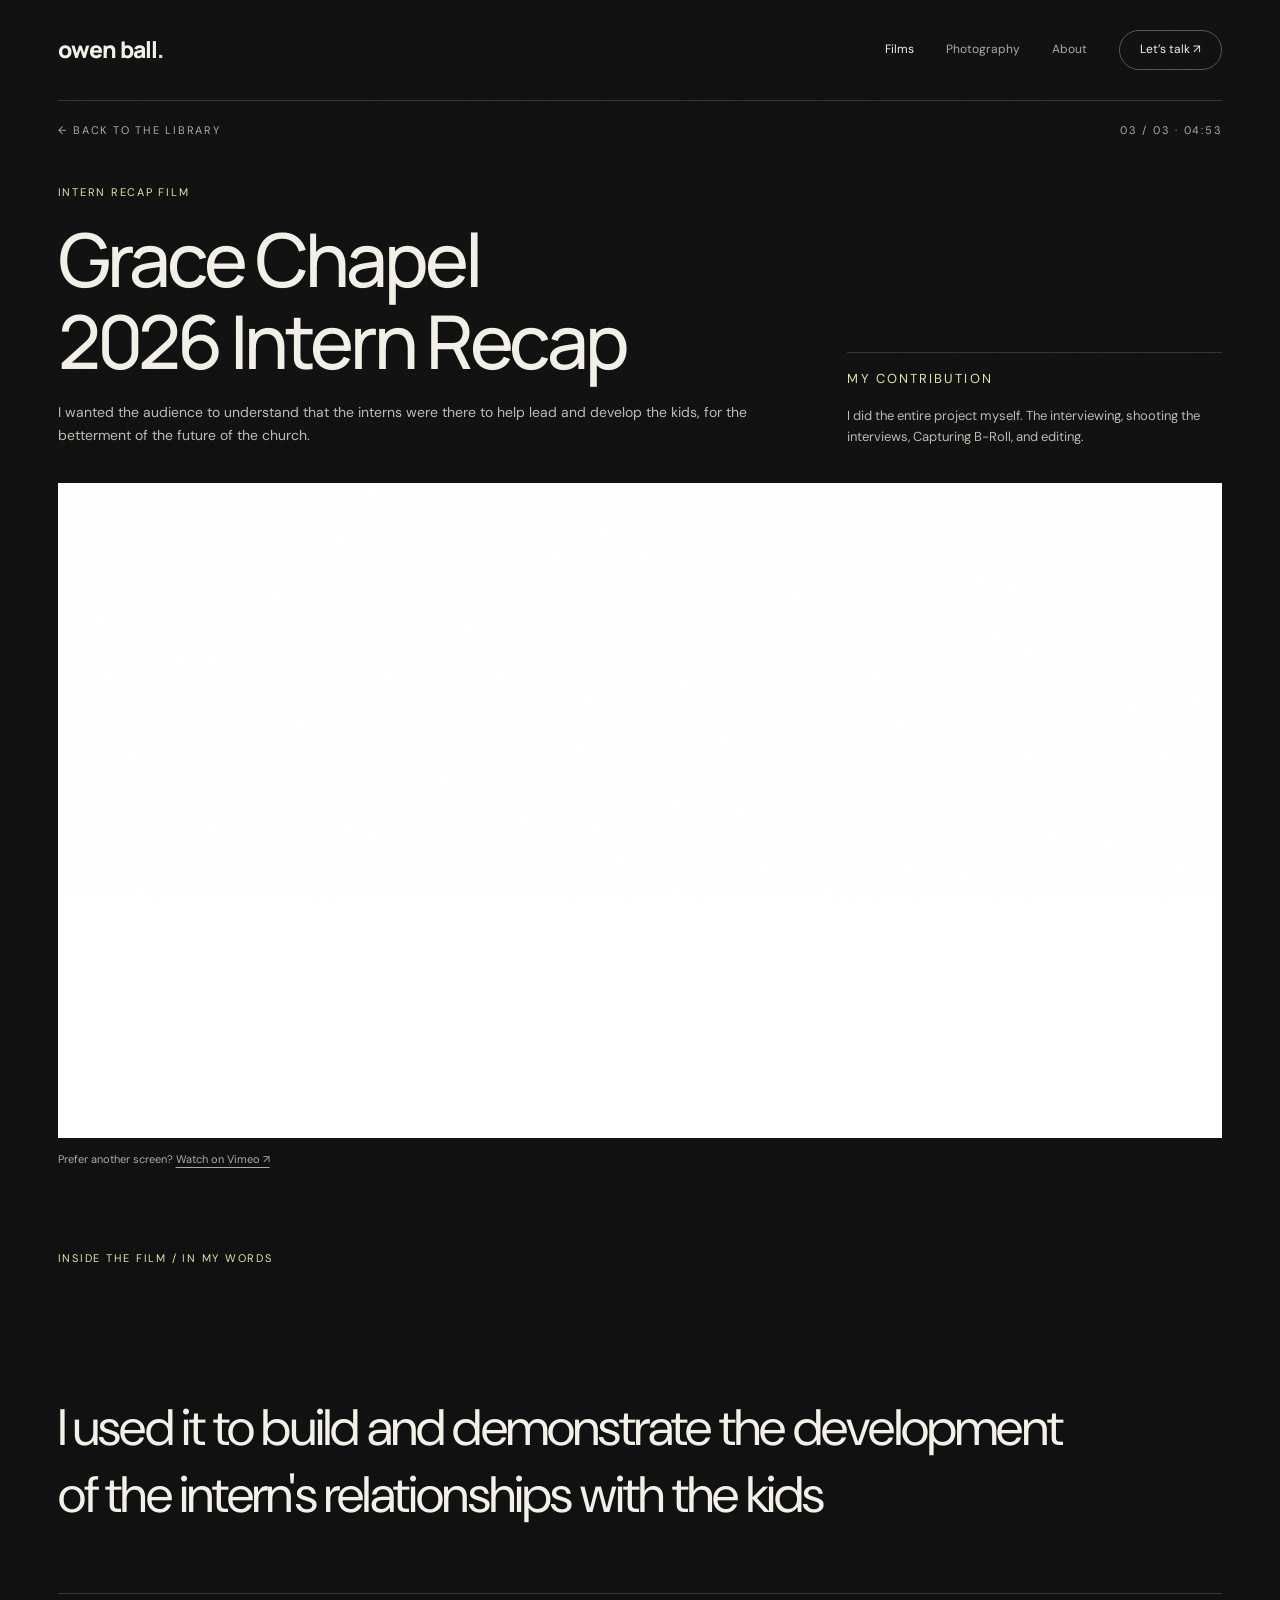
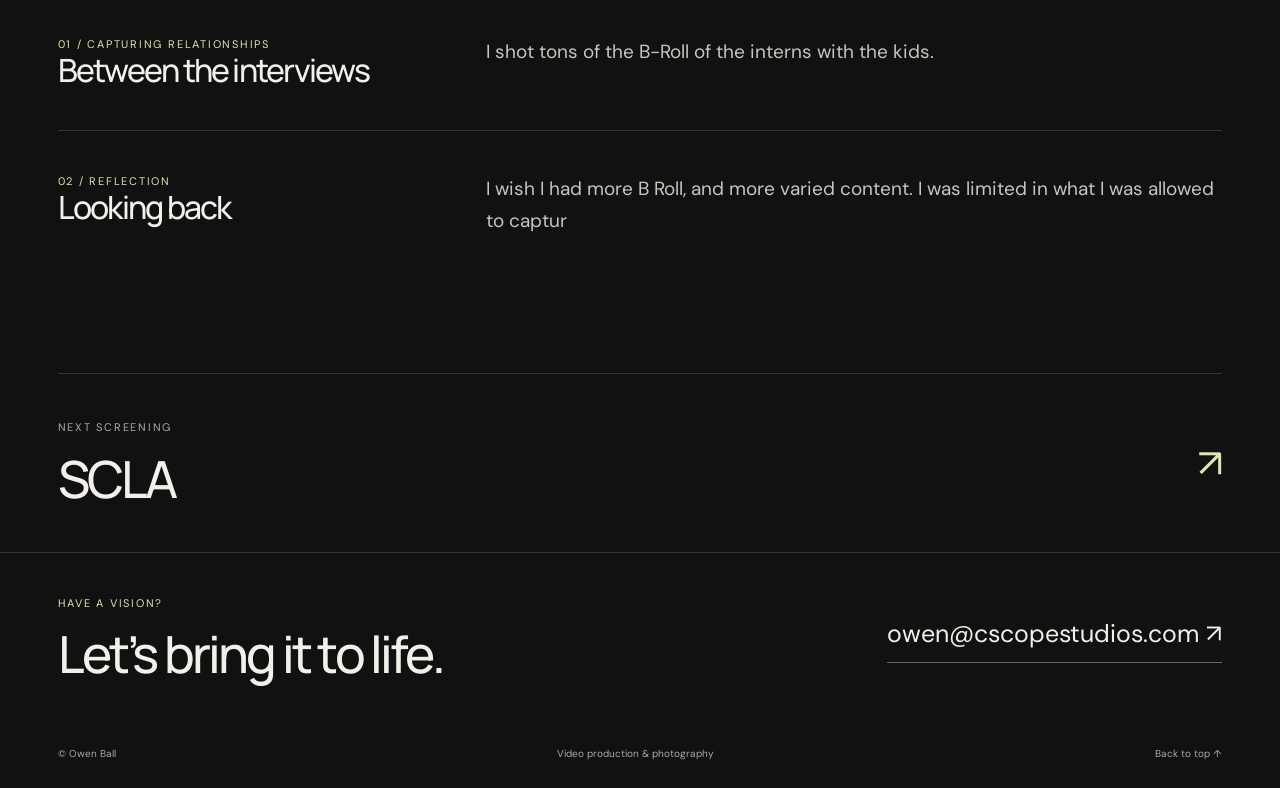
==== grace-chapel.html @ f32d944a "Add files via upload" ====
<!doctype html>
<html lang="en" id="top">
<head>
  <meta charset="utf-8">
  <meta name="viewport" content="width=device-width, initial-scale=1">
  <meta name="theme-color" content="#101110">
  <meta name="description" content="I wanted the audience to understand that the interns were there to help lead and develop the kids, for the betterment of the future of the church.">
  <title>Grace Chapel 2026 Intern Recap Video · Owen Ball</title>
  <link rel="icon" href="assets/favicon.svg" type="image/svg+xml">
  <link rel="preconnect" href="https://fonts.googleapis.com">
  <link rel="preconnect" href="https://fonts.gstatic.com" crossorigin>
  <link rel="stylesheet" href="assets/style.css">
  <script src="assets/site.js" defer></script>
</head>
<body>
<a class="skip" href="#main">Skip to content</a>
  <header class="site-header wrap">
    <a class="wordmark" href="index.html" aria-label="Owen Ball home">owen ball<span>.</span></a>
    <nav aria-label="Main navigation">
      <a href="index.html" aria-current="page">Films</a>
      <a href="photography.html" >Photography</a>
      <a class="about-nav" href="index.html#about">About</a>
      <a class="contact-link" href="mailto:owen@cscopestudios.com">Let’s talk <span aria-hidden="true">↗</span></a>
    </nav>
  </header>
<main id="main" class="wrap"><div class="page-topline"><a href="index.html" class="eyebrow muted">← Back to the library</a><span class="eyebrow muted">03 / 03 · 04:53</span></div>
 <div class="project-heading"><div><p class="eyebrow accent">Intern recap film</p><h1>Grace Chapel<br>2026 Intern Recap</h1><p class="project-purpose">I wanted the audience to understand that the interns were there to help lead and develop the kids, for the betterment of the future of the church.</p></div><aside class="project-credits"><p class="eyebrow">My contribution</p><p>I did the entire project myself. The interviewing, shooting the interviews, Capturing B-Roll, and editing.</p></aside></div><div class="project-video"><iframe src="https://player.vimeo.com/video/1246692752?h=9cd34ef576&amp;dnt=1&amp;title=0&amp;byline=0&amp;portrait=0&amp;playsinline=1" title="Grace Chapel 2026 Intern Recap Video" allow="autoplay; fullscreen; picture-in-picture; encrypted-media" allowfullscreen></iframe></div><p class="film-fallback">Prefer another screen? <a href="https://vimeo.com/1246692752/9cd34ef576" target="_blank" rel="noopener">Watch on Vimeo ↗</a></p><div class="project-body"><p class="eyebrow accent">Inside the film / In my words</p><p class="statement reveal">I used it to build and demonstrate the development of the intern&#x27;s relationships with the kids</p><section class="project-block reveal"><div><p class="eyebrow accent">01 / Capturing relationships</p><h2>Between the interviews</h2></div><div class="prose"><p>I shot tons of the B-Roll of the interns with the kids.</p></div></section><section class="project-block reveal"><div><p class="eyebrow accent">02 / Reflection</p><h2>Looking back</h2></div><div class="prose"><p>I wish I had more B Roll, and more varied content. I was limited in what I was allowed to captur</p></div></section></div><a class="next-project" href="scla.html"><div><p class="eyebrow muted">Next screening</p><h2>SCLA</h2></div><span aria-hidden="true">↗</span></a></main>
<footer class="footer wrap" id="contact">
    <div class="footer-top"><div><p class="eyebrow accent">Have a vision?</p><h2>Let’s bring it to life.</h2></div>
      <a class="footer-email" href="mailto:owen@cscopestudios.com">owen@cscopestudios.com <span aria-hidden="true">↗</span></a></div>
    <div class="footer-bottom"><span>© Owen Ball</span><span>Video production &amp; photography</span><a href="#top">Back to top ↑</a></div>
  </footer>
</body>
</html>
---- assets/style.css ----
/* Owen Ball — The Screening Library. Shared styles; no build tools required. */
@import url('https://fonts.googleapis.com/css2?family=DM+Sans:wght@400;450;500;550;600;650;700&family=Manrope:wght@400;500;600;650;700;800&display=swap');
:root {
  color-scheme:dark;
  --bg:#101110;
  --panel:#191b19;
  --ink:#f2f0e8;
  --muted:#aaaDA5;
  --line:#34372f;
  --accent:#d9e8b1;
  --gutter:clamp(20px,4.5vw,80px)
}
* {
  box-sizing:border-box
}
html {
  scroll-behavior:smooth;
  scroll-padding-top:90px
}
body {
  margin:0;
  background:var(--bg);
  color:var(--ink);
  font:15px/1.65 'DM Sans',Arial,sans-serif;
  -webkit-font-smoothing:antialiased
}
body::before {
  content:"";
  position:fixed;
  inset:0;
  pointer-events:none;
  z-index:20;
  opacity:.025;
  background-image:url("data:image/svg+xml,%3Csvg viewBox='0 0 180 180' xmlns='http://www.w3.org/2000/svg'%3E%3Cfilter id='n'%3E%3CfeTurbulence type='fractalNoise' baseFrequency='.9' numOctaves='3' stitchTiles='stitch'/%3E%3C/filter%3E%3Cpath fill='%23fff' filter='url(%23n)' opacity='.8' d='M0 0h180v180H0z'/%3E%3C/svg%3E")
}
a {
  color:inherit;
  text-decoration:none
}
button {
  font:inherit;
  color:inherit;
  cursor:pointer
}
button,a {
  -webkit-tap-highlight-color:transparent
}
button {
  border:0
}
button:disabled {
  cursor:default;
  opacity:.4
}
a:focus-visible,button:focus-visible,summary:focus-visible {
  outline:2px solid var(--accent);
  outline-offset:6px
}
img {
  display:block;
  width:100%;
  height:auto
}
h1,h2,h3,p,figure {
  margin:0
}
h1,h2,h3 {
  font-family:'Manrope',Arial,sans-serif;
  font-weight:500;
  line-height:1.1;
  letter-spacing:-.055em
}
p+p {
  margin-top:1.25em
}
.wrap {
  padding-inline:var(--gutter);
  max-width:1800px;
  margin:auto
}
.eyebrow {
  font:11px/1.5 'DM Sans',Arial,sans-serif;
  letter-spacing:.16em;
  text-transform:uppercase
}
.muted {
  color:var(--muted)
}
.accent {
  color:var(--accent)
}
.skip {
  position:fixed;
  left:20px;
  top:-100px;
  padding:12px;
  background:var(--accent);
  color:#101110;
  z-index:100
}
.skip:focus {
  top:15px
}
.site-header {
  height:100px;
  display:flex;
  align-items:center;
  justify-content:space-between;
  gap:24px
}
.wordmark {
  font-family:'Manrope',Arial,sans-serif;
  font-weight:800;
  font-size:23px;
  letter-spacing:-1px;
  white-space:nowrap
}
.wordmark span {
  color:var(--accent)
}
nav {
  display:flex;
  align-items:center;
  gap:32px;
  font-size:12px
}
nav a {
  color:var(--muted);
  transition:color .2s
}
nav a:hover,nav a[aria-current=page] {
  color:var(--ink)
}
nav .contact-link {
  color:var(--ink);
  border:1px solid #55594e;
  border-radius:30px;
  padding:9px 20px
}
nav .contact-link:hover {
  background:var(--accent);
  color:#101110
}
.page-topline {
  border-top:1px solid var(--line);
  padding-top:21px;
  display:flex;
  justify-content:space-between;
  align-items:center;
  gap:15px
}
.status {
  display:inline-flex;
  gap:9px;
  align-items:center
}
.status::before {
  content:"";
  width:6px;
  height:6px;
  border-radius:50%;
  background:var(--accent)
}
.library-heading {
  display:flex;
  align-items:end;
  justify-content:space-between;
  padding:23px 0 29px;
  gap:24px
}
.library-heading h1 {
  font-size:clamp(40px,5.2vw,78px)
}
.library-heading p {
  max-width:170px;
  font-size:12px;
  text-align:right;
  color:var(--muted)
}
.screening-layout {
  display:grid;
  grid-template-columns:minmax(0,1fr) 258px;
  gap:22px
}
.stage {
  position:relative;
  min-width:0;
  overflow:hidden;
  background:#060706;
  aspect-ratio:1.9;
  border:1px solid #2b2e27;
  border-radius:3px;
  isolation:isolate
}
.stage-poster {
  position:absolute;
  inset:0;
  height:100%;
  object-fit:cover;
  transition:opacity .5s
}
.ambient {
  position:absolute;
  inset:0;
  overflow:hidden;
  z-index:1;
  pointer-events:none
}
.ambient iframe {
  position:absolute;
  border:0;
  left:50%;
  top:50%;
  width:100%;
  height:100%;
  transform:translate(-50%,-50%);
  aspect-ratio:16/9
}
.stage::after {
  content:"";
  position:absolute;
  inset:0;
  background:linear-gradient(180deg,rgba(0,0,0,.15),transparent 25%,rgba(0,0,0,.2) 45%,rgba(0,0,0,.92));
  z-index:2;
  pointer-events:none
}
.stage-top {
  position:absolute;
  inset:24px 27px auto;
  z-index:3;
  display:flex;
  justify-content:space-between;
  align-items:center;
  color:#fff
}
.stage-top .eyebrow {
  background:#080a08aa;
  padding:5px 9px;
  border-radius:20px
}
.motion-toggle {
  width:36px;
  height:36px;
  background:#080a08aa;
  border:1px solid #ffffff55;
  border-radius:50%;
  line-height:1
}
.stage-bottom {
  position:absolute;
  inset:auto 30px 27px;
  z-index:3;
  color:#fff
}
.stage-bottom h2 {
  font-size:clamp(28px,3.7vw,58px);
  max-width:740px;
  margin:10px 0 21px;
  text-wrap:balance
}
.stage-actions {
  display:flex;
  align-items:center;
  gap:24px
}
.pill {
  display:inline-flex;
  align-items:center;
  justify-content:center;
  gap:20px;
  border-radius:40px;
  background:var(--accent);
  color:#17200d;
  padding:12px 22px;
  font-size:12px;
  font-weight:600;
  transition:background .2s,transform .2s
}
.pill:hover {
  background:#eafaC7;
  transform:translateY(-2px)
}
.text-link {
  font-size:12px;
  border-bottom:1px solid #ffffff66;
  padding-block:6px;
  display:inline-flex;
  gap:25px
}
.text-link:hover {
  color:var(--accent)
}
.profile {
  background:#1c1e1a;
  border:1px solid #30332b;
  border-radius:3px;
  display:flex;
  flex-direction:column;
  overflow:hidden
}
.profile-photo {
  height:46%;
  min-height:150px;
  object-fit:cover;
  object-position:center 38%;
  filter:saturate(.65)
}
.profile-content {
  padding:20px 23px;
  display:flex;
  flex-direction:column;
  flex:1;
  gap:14px
}
.profile-content p {
  font-size:12px;
  line-height:1.65;
  color:#c4c7bd
}
.profile-content .eyebrow {
  color:var(--accent);
  font-size:10px
}
.profile-content a {
  margin-top:auto;
  align-self:start
}
.film-shelf {
  display:grid;
  grid-template-columns:repeat(3,minmax(0,1fr));
  margin-top:23px;
  border-block:1px solid var(--line)
}
.film-choice {
  display:grid;
  grid-template-columns:24px minmax(0,1fr) 28px;
  gap:16px;
  align-items:center;
  text-align:left;
  background:none;
  padding:23px 20px;
  position:relative;
  transition:background .3s
}
.film-choice+.film-choice {
  border-left:1px solid var(--line)
}
.film-choice:first-child {
  padding-left:0
}
.film-choice:last-child {
  padding-right:0
}
.film-choice::before {
  content:"";
  height:2px;
  background:var(--accent);
  position:absolute;
  top:-1px;
  left:0;
  right:0;
  transform:scaleX(0);
  transform-origin:left;
  transition:transform .4s
}
.film-choice[aria-pressed=true]::before {
  transform:scaleX(1)
}
.film-choice:hover {
  background:#ffffff04
}
.film-choice .number {
  font-size:11px;
  color:var(--muted);
  align-self:start;
  padding-top:3px
}
.film-choice strong {
  display:block;
  font-size:13px;
  font-weight:500;
  letter-spacing:-.01em;
  line-height:1.5
}
.film-choice small {
  font-size:10px;
  color:var(--muted);
  display:block;
  margin-top:5px
}
.film-choice .arrow {
  font-size:22px;
  justify-self:end;
  color:var(--muted)
}
.film-choice[aria-pressed=true] .arrow,.film-choice[aria-pressed=true] .number {
  color:var(--accent)
}
.under-shelf {
  display:flex;
  justify-content:space-between;
  margin-top:15px;
  font-size:10px;
  color:var(--muted)
}
.about-section {
  padding-block:100px;
  display:grid;
  grid-template-columns:1fr 2fr;
  gap:7vw
}
.about-content h2 {
  font-size:clamp(32px,4vw,60px);
  margin-bottom:32px;
  max-width:850px
}
.about-copy {
  display:grid;
  grid-template-columns:1fr 1fr;
  gap:35px;
  color:#b8bcb1;
  font-size:14px
}
.about-copy p {
  margin:0
}
.photo-teaser {
  border-top:1px solid var(--line);
  padding-block:40px 80px;
  display:grid;
  grid-template-columns:1fr 1fr;
  gap:40px;
  align-items:center
}
.photo-teaser img {
  aspect-ratio:1.8;
  object-fit:cover
}
.photo-teaser h2 {
  font-size:clamp(40px,5vw,72px);
  margin-block:14px 25px
}
.footer {
  border-top:1px solid var(--line);
  padding-top:42px;
  padding-bottom:25px
}
.footer-top {
  display:flex;
  justify-content:space-between;
  align-items:center;
  gap:24px
}
.footer h2 {
  font-size:clamp(32px,4vw,60px);
  margin-top:14px
}
.footer-bottom {
  display:flex;
  justify-content:space-between;
  gap:20px;
  margin-top:65px;
  color:var(--muted);
  font-size:10px
}
.footer-email {
  font-size:clamp(14px,2vw,25px);
  border-bottom:1px solid #626b56;
  padding-bottom:7px
}
.footer-email:hover {
  color:var(--accent)
}
.page-heading {
  padding:42px 0 45px
}
.page-heading h1 {
  font-size:clamp(52px,8vw,116px);
  margin:14px 0 18px
}
.page-heading p {
  color:var(--muted);
  max-width:630px
}
.project-heading {
  padding:45px 0 35px;
  display:grid;
  grid-template-columns:2fr 1fr;
  gap:40px;
  align-items:end
}
.project-heading h1 {
  font-size:clamp(42px,5.8vw,86px);
  margin:18px 0 20px
}
.project-heading .project-purpose {
  color:#babeb3;
  font-size:14px
}
.project-credits {
  border-top:1px solid var(--line);
  padding-top:16px
}
.project-credits .eyebrow {
  color:var(--accent);
  margin-bottom:12px
}
.project-credits p {
  font-size:13px;
  color:#b8bcb1
}
.project-video {
  position:relative;
  aspect-ratio:16/9;
  max-height:80vh;
  background:#050605;
  overflow:hidden
}
.project-video iframe {
  width:100%;
  height:100%;
  border:0
}
.film-fallback {
  padding:12px 0;
  color:var(--muted);
  font-size:11px
}
.film-fallback a {
  text-decoration:underline;
  text-underline-offset:4px
}
.project-body {
  padding:70px 0 95px
}
.project-block {
  display:grid;
  grid-template-columns:1fr 2fr;
  gap:60px;
  padding:42px 0;
  border-top:1px solid var(--line)
}
.project-block h2 {
  font-size:32px
}
.project-block .prose {
  font-size:19px;
  color:#c3c7bc;
  max-width:800px
}
.statement {
  padding:65px 0;
  font-size:clamp(28px,4vw,58px);
  line-height:1.3;
  letter-spacing:-.035em;
  max-width:1050px
}
.decision-strip {
  display:grid;
  grid-template-columns:repeat(3,1fr);
  gap:28px;
  padding-block:35px 50px;
  border-block:1px solid var(--line)
}
.decision-strip .eyebrow {
  color:var(--accent);
  margin-bottom:20px
}
.decision-strip p {
  font-size:17px;
  color:#c3c7bc
}
.next-project {
  padding:45px 0;
  border-top:1px solid var(--line);
  display:flex;
  justify-content:space-between;
  align-items:center;
  gap:20px
}
.next-project h2 {
  font-size:clamp(27px,4vw,52px);
  margin-top:15px
}
.next-project>span {
  font-size:40px;
  color:var(--accent)
}
.gallery-intro {
  display:flex;
  justify-content:space-between;
  gap:25px;
  align-items:end
}
.gallery {
  display:grid;
  grid-template-columns:repeat(6,minmax(0,1fr));
  gap:28px 20px;
  padding-bottom:85px;
  align-items:start
}
.photo {
  grid-column:span 3
}
.photo.portrait {
  grid-column:span 2
}
.photo.wide {
  grid-column:span 6
}
.photo button {
  display:block;
  padding:0;
  width:100%;
  background:none;
  overflow:hidden
}
.photo img {
  transition:transform .6s;
  object-fit:contain
}
.photo button:hover img {
  transform:scale(1.025)
}
.photo figcaption {
  display:flex;
  justify-content:space-between;
  font-size:10px;
  color:var(--muted);
  margin-top:9px
}
.gallery-note {
  margin-bottom:30px;
  color:var(--muted);
  font-size:11px
}
.dialog {
  border:1px solid #44483b;
  background:#101110;
  color:var(--ink);
  padding:0;
  max-width:none;
  max-height:none;
  width:100vw;
  height:100dvh;
  margin:0;
  position:fixed;
  inset:0
}
.dialog::backdrop {
  background:#000e
}
.dialog[open] {
  display:flex;
  flex-direction:column
}
.dialog-bar {
  display:flex;
  justify-content:space-between;
  align-items:center;
  gap:20px;
  padding:20px 30px;
  border-bottom:1px solid var(--line)
}
.dialog-bar h2 {
  font-size:17px;
  letter-spacing:-.02em
}
.close-dialog {
  border:1px solid #55594e;
  border-radius:40px;
  background:none;
  font-size:12px;
  padding:9px 19px
}
.close-dialog:hover {
  background:var(--accent);
  color:#101110
}
.dialog-content {
  flex:1;
  min-height:0;
  display:flex;
  align-items:center;
  justify-content:center;
  padding:24px
}
.dialog-content iframe {
  width:min(1400px,100%);
  height:100%;
  border:0
}
.dialog-content img {
  width:100%;
  height:100%;
  object-fit:contain
}
.dialog-bottom {
  display:flex;
  justify-content:space-between;
  align-items:center;
  padding:15px 30px;
  border-top:1px solid var(--line);
  font-size:12px
}
.dialog-bottom button {
  background:none;
  padding:8px 15px;
  border:1px solid var(--line);
  border-radius:30px
}
.dialog-bottom a {
  border-bottom:1px solid #6f7861
}
.no-scroll {
  overflow:hidden
}
.js-ready .reveal {
  opacity:0;
  transform:translateY(18px);
  transition:opacity .7s,transform .7s
}
.js-ready .reveal.visible {
  opacity:1;
  transform:none
}
noscript p {
  padding:15px;
  border:1px solid var(--line)
}
@media(min-width:1600px) {
  .screening-layout {
    grid-template-columns:minmax(0,1fr) 310px
  }
  .profile-content p {
    font-size:14px
  }
  .profile-content {
    padding:25px
  }
  .film-choice strong {
    font-size:15px
  }
}
@media(max-width:1050px) {
  .screening-layout {
    grid-template-columns:minmax(0,1fr) 220px
  }
  .stage {
    aspect-ratio:1.5
  }
  .profile-content {
    padding:16px
  }
  .profile-content p {
    font-size:11px
  }
  .stage-bottom {
    inset:auto 22px 22px
  }
  .stage-top {
    inset:20px 22px auto
  }
  .film-choice {
    gap:9px;
    padding:20px 12px
  }
  .film-choice strong {
    font-size:12px
  }
  .project-heading {
    grid-template-columns:1.5fr 1fr
  }
  .project-block {
    gap:30px
  }
  .about-section {
    gap:35px
  }
}
@media(max-width:720px) {
  .site-header {
    height:80px;
    gap:12px
  }
  .wordmark {
    font-size:20px
  }
  nav {
    gap:17px;
    font-size:11px
  }
  nav .contact-link {
    padding:7px 12px
  }
  nav .about-nav {
    display:none
  }
  .page-topline .status {
    display:none
  }
  .library-heading {
    padding:25px 0
  }
  .library-heading h1 {
    font-size:43px
  }
  .library-heading p {
    font-size:10px;
    max-width:120px
  }
  .screening-layout {
    grid-template-columns:1fr;
    gap:20px
  }
  .stage {
    aspect-ratio:1.13
  }
  .stage-bottom h2 {
    font-size:36px;
    margin-bottom:20px
  }
  .stage-top {
    inset:18px 18px auto
  }
  .stage-bottom {
    inset:auto 20px 24px
  }
  .stage-actions {
    gap:20px
  }
  .pill {
    padding:11px 18px
  }
  .profile {
    display:grid;
    grid-template-columns:110px 1fr
  }
  .profile-photo {
    height:100%;
    min-height:170px;
    object-position:50% 40%
  }
  .profile-content {
    gap:9px;
    padding:17px
  }
  .profile-content p {
    font-size:12px
  }
  .profile-content .text-link {
    font-size:11px;
    padding:0
  }
  .film-shelf {
    grid-template-columns:1fr;
    margin-top:20px
  }
  .film-choice {
    padding:17px 0;
    grid-template-columns:25px 1fr 25px;
    gap:14px
  }
  .film-choice+.film-choice {
    border-left:0;
    border-top:1px solid var(--line)
  }
  .film-choice strong {
    font-size:13px
  }
  .film-choice small {
    margin-top:2px
  }
  .film-choice::before {
    width:2px;
    height:auto;
    top:12px;
    bottom:12px;
    left:-12px;
    transform:scaleY(0)
  }
  .film-choice[aria-pressed=true]::before {
    transform:scaleY(1)
  }
  .under-shelf {
    font-size:9px
  }
  .about-section {
    padding-block:65px;
    grid-template-columns:1fr;
    gap:24px
  }
  .about-content h2 {
    font-size:34px
  }
  .about-copy {
    grid-template-columns:1fr;
    gap:24px
  }
  .photo-teaser {
    grid-template-columns:1fr;
    gap:25px;
    padding-bottom:55px
  }
  .photo-teaser h2 {
    font-size:44px
  }
  .photo-teaser img {
    aspect-ratio:1.5
  }
  .footer-top {
    align-items:start;
    flex-direction:column;
    gap:30px
  }
  .footer-bottom {
    margin-top:45px;
    flex-wrap:wrap
  }
  .footer-email {
    font-size:20px
  }
  .project-heading {
    grid-template-columns:1fr;
    gap:20px;
    padding-top:30px
  }
  .project-heading h1 {
    font-size:45px
  }
  .project-block {
    grid-template-columns:1fr;
    gap:22px;
    padding:30px 0
  }
  .project-block .prose {
    font-size:17px
  }
  .project-body {
    padding:35px 0 60px
  }
  .decision-strip {
    grid-template-columns:1fr;
    gap:30px
  }
  .decision-strip .eyebrow {
    margin-bottom:10px
  }
  .statement {
    font-size:30px;
    padding:35px 0
  }
  .gallery {
    gap:22px 12px;
    grid-template-columns:repeat(2,minmax(0,1fr));
    padding-bottom:55px
  }
  .photo,.photo.portrait {
    grid-column:span 1
  }
  .photo.wide {
    grid-column:span 2
  }
  .gallery-intro {
    display:block
  }
  .page-heading {
    padding:32px 0
  }
  .page-heading h1 {
    font-size:64px
  }
  .dialog-bar {
    padding:17px 20px
  }
  .dialog-bar h2 {
    font-size:14px;
    max-width:65%
  }
  .dialog-content {
    padding:10px
  }
  .dialog-bottom {
    padding:14px 20px;
    gap:10px
  }
  .dialog-bottom button {
    padding:8px 12px
  }
  .photo figcaption {
    font-size:9px
  }
}
@media(prefers-reduced-motion:reduce) {
  html {
    scroll-behavior:auto
  }
  *,*::before,*::after {
    animation:none!important;
    transition:none!important
  }
  .js-ready .reveal {
    opacity:1;
    transform:none
  }
}
/* Keep the complete screening selection within a typical laptop viewport. */
@media (min-width: 1051px) and (max-height: 850px) {
  .site-header {
    height: 74px;
  }
  .page-topline {
    padding-top: 13px;
  }
  .library-heading {
    padding: 16px 0 23px;
  }
  .library-heading h1 {
    font-size: 55px;
  }
  .stage {
    aspect-ratio: 2.15;
  }
  .profile-photo {
    height: 170px;
    min-height: 170px;
  }
  .profile-content {
    padding: 15px 20px;
    gap: 9px;
  }
  .profile-content p {
    font-size: 11px;
  }
  .film-shelf {
    margin-top: 18px;
  }
  .film-choice {
    padding-top: 16px;
    padding-bottom: 16px;
  }
}
.photo a {
  display: block;
  overflow: hidden;
}
.photo a:hover img {
  transform: scale(1.025);
}
/* Preview crops are atmospheric; the full film player preserves the whole frame. */
.ambient iframe {
  width: 112%;
  height: 125%;
}

/* Keep film actions on one line on narrow phones. */
@media (max-width: 480px) {
  .stage-actions { gap: 16px; }
  .stage-actions .pill, .stage-actions .text-link { white-space: nowrap; }
  .stage-actions .text-link { gap: 12px; }
  #stage-duration { display: none; }
}

/* Professional portrait in the introduction; on-location portrait beside About. */
.profile-headshot {
  object-position: 50% 25%;
  filter: none;
}
.about-working-photo {
  margin-top: 28px;
}
.about-working-photo img {
  aspect-ratio: 4 / 5;
  object-fit: cover;
  object-position: 50% 42%;
  border: 1px solid var(--line);
  border-radius: 3px;
}
.about-working-photo figcaption {
  margin-top: 12px;
  font-size: 10px;
}
@media (max-width: 720px) {
  .about-working-photo {
    max-width: 340px;
  }
  .about-working-photo img {
    aspect-ratio: 5 / 4;
    object-position: 50% 42%;
  }
}
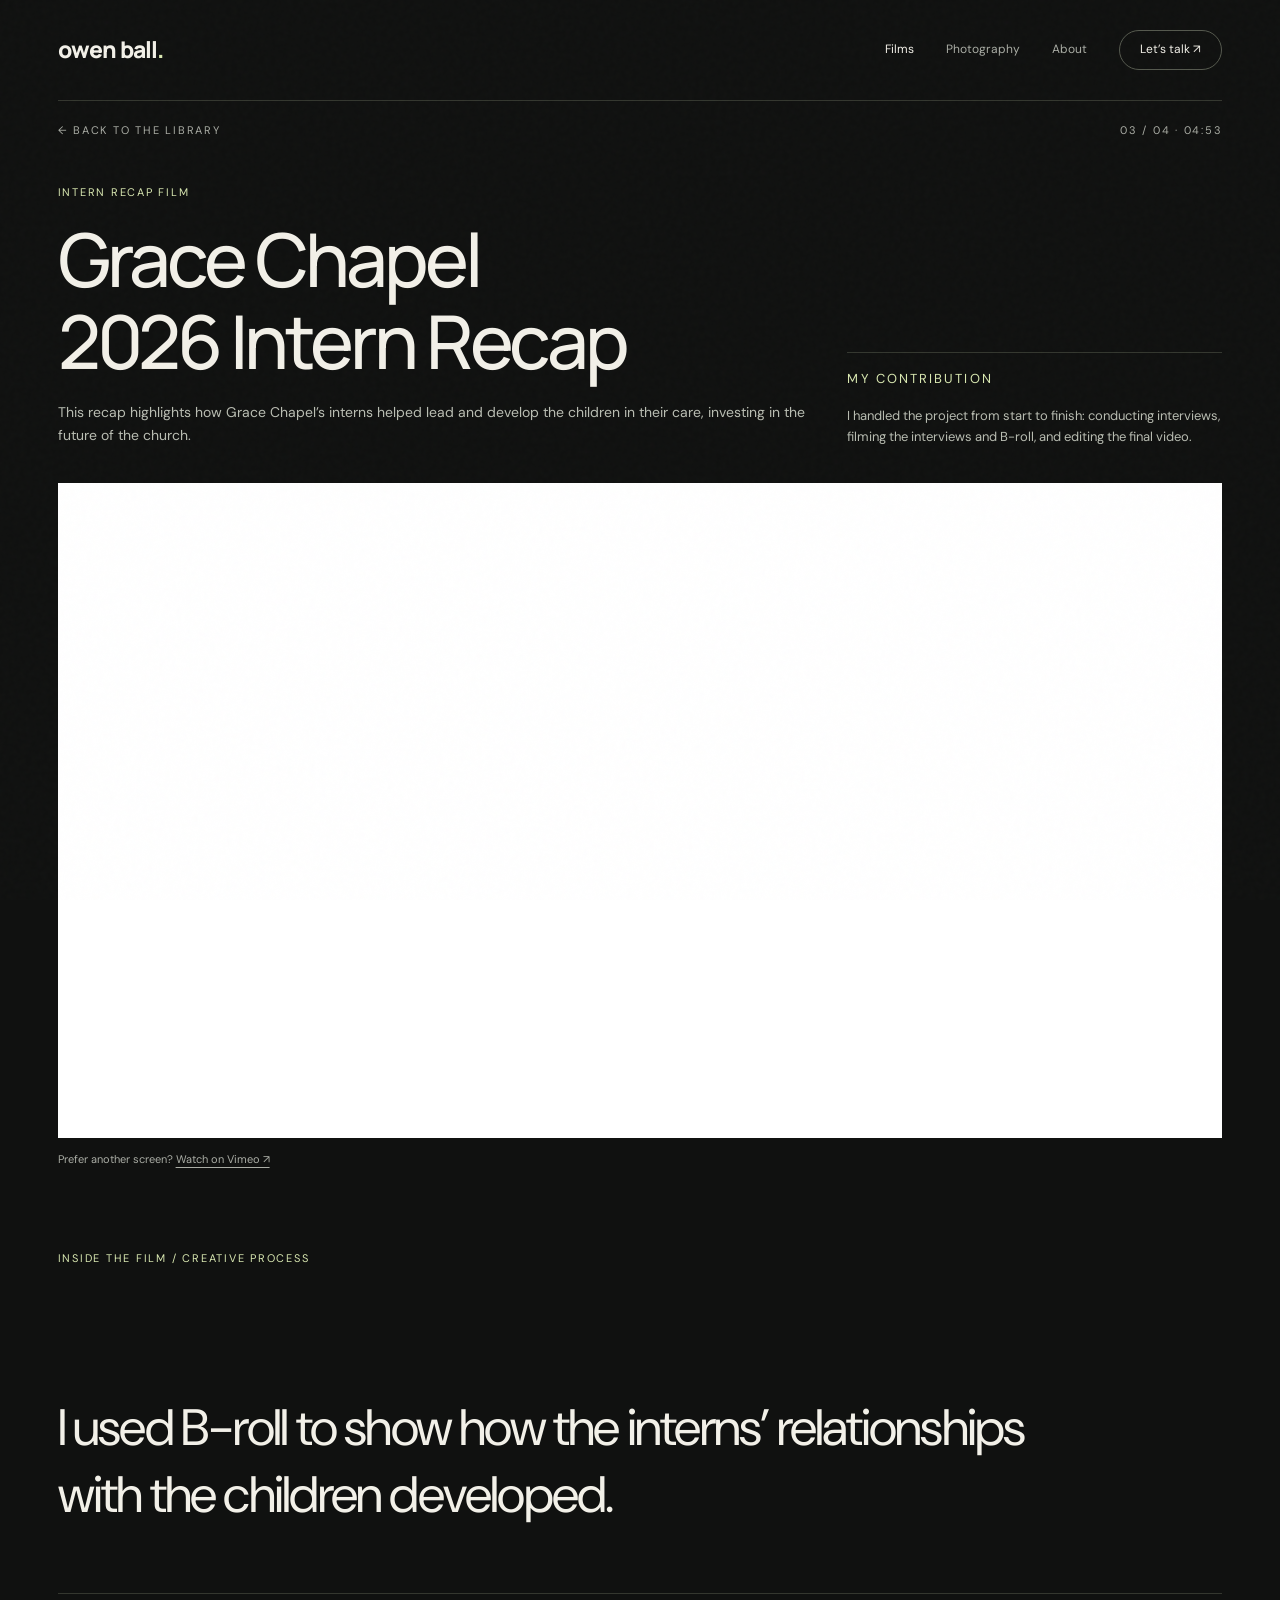
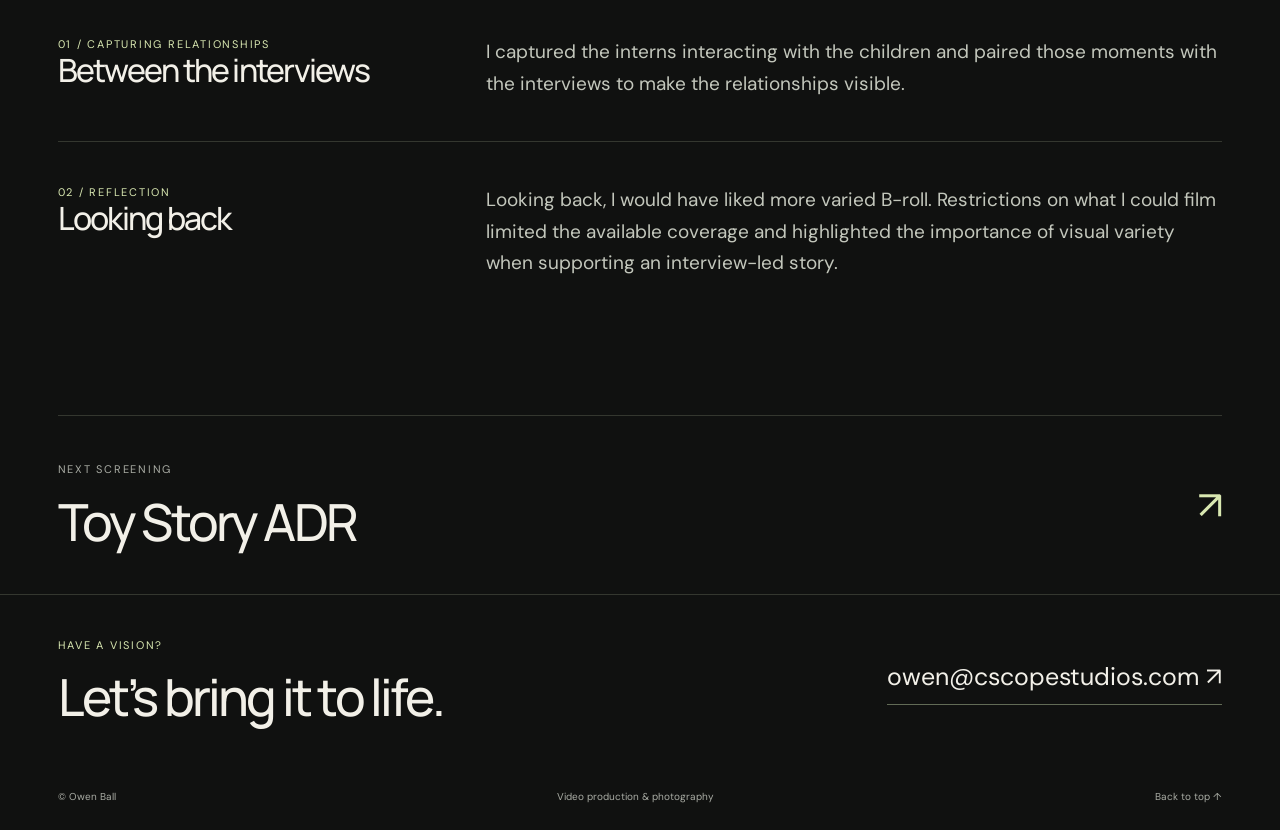
==== commit 11345afa: "Add Toy Story ADR project and refine portfolio copy" ====
--- a/grace-chapel.html
+++ b/grace-chapel.html
@@ -4,7 +4,7 @@
   <meta charset="utf-8">
   <meta name="viewport" content="width=device-width, initial-scale=1">
   <meta name="theme-color" content="#101110">
-  <meta name="description" content="I wanted the audience to understand that the interns were there to help lead and develop the kids, for the betterment of the future of the church.">
+  <meta name="description" content="This recap highlights how Grace Chapel’s interns helped lead and develop the children in their care, investing in the future of the church.">
   <title>Grace Chapel 2026 Intern Recap Video · Owen Ball</title>
   <link rel="icon" href="assets/favicon.svg" type="image/svg+xml">
   <link rel="preconnect" href="https://fonts.googleapis.com">
@@ -23,8 +23,8 @@
       <a class="contact-link" href="mailto:owen@cscopestudios.com">Let’s talk <span aria-hidden="true">↗</span></a>
     </nav>
   </header>
-<main id="main" class="wrap"><div class="page-topline"><a href="index.html" class="eyebrow muted">← Back to the library</a><span class="eyebrow muted">03 / 03 · 04:53</span></div>
- <div class="project-heading"><div><p class="eyebrow accent">Intern recap film</p><h1>Grace Chapel<br>2026 Intern Recap</h1><p class="project-purpose">I wanted the audience to understand that the interns were there to help lead and develop the kids, for the betterment of the future of the church.</p></div><aside class="project-credits"><p class="eyebrow">My contribution</p><p>I did the entire project myself. The interviewing, shooting the interviews, Capturing B-Roll, and editing.</p></aside></div><div class="project-video"><iframe src="https://player.vimeo.com/video/1246692752?h=9cd34ef576&amp;dnt=1&amp;title=0&amp;byline=0&amp;portrait=0&amp;playsinline=1" title="Grace Chapel 2026 Intern Recap Video" allow="autoplay; fullscreen; picture-in-picture; encrypted-media" allowfullscreen></iframe></div><p class="film-fallback">Prefer another screen? <a href="https://vimeo.com/1246692752/9cd34ef576" target="_blank" rel="noopener">Watch on Vimeo ↗</a></p><div class="project-body"><p class="eyebrow accent">Inside the film / In my words</p><p class="statement reveal">I used it to build and demonstrate the development of the intern&#x27;s relationships with the kids</p><section class="project-block reveal"><div><p class="eyebrow accent">01 / Capturing relationships</p><h2>Between the interviews</h2></div><div class="prose"><p>I shot tons of the B-Roll of the interns with the kids.</p></div></section><section class="project-block reveal"><div><p class="eyebrow accent">02 / Reflection</p><h2>Looking back</h2></div><div class="prose"><p>I wish I had more B Roll, and more varied content. I was limited in what I was allowed to captur</p></div></section></div><a class="next-project" href="scla.html"><div><p class="eyebrow muted">Next screening</p><h2>SCLA</h2></div><span aria-hidden="true">↗</span></a></main>
+<main id="main" class="wrap"><div class="page-topline"><a href="index.html" class="eyebrow muted">← Back to the library</a><span class="eyebrow muted">03 / 04 · 04:53</span></div>
+ <div class="project-heading"><div><p class="eyebrow accent">Intern recap film</p><h1>Grace Chapel<br>2026 Intern Recap</h1><p class="project-purpose">This recap highlights how Grace Chapel’s interns helped lead and develop the children in their care, investing in the future of the church.</p></div><aside class="project-credits"><p class="eyebrow">My contribution</p><p>I handled the project from start to finish: conducting interviews, filming the interviews and B-roll, and editing the final video.</p></aside></div><div class="project-video"><iframe src="https://player.vimeo.com/video/1246692752?h=9cd34ef576&amp;dnt=1&amp;title=0&amp;byline=0&amp;portrait=0&amp;playsinline=1" title="Grace Chapel 2026 Intern Recap Video" allow="autoplay; fullscreen; picture-in-picture; encrypted-media" allowfullscreen></iframe></div><p class="film-fallback">Prefer another screen? <a href="https://vimeo.com/1246692752/9cd34ef576" target="_blank" rel="noopener">Watch on Vimeo ↗</a></p><div class="project-body"><p class="eyebrow accent">Inside the film / Creative process</p><p class="statement reveal">I used B-roll to show how the interns’ relationships with the children developed.</p><section class="project-block reveal"><div><p class="eyebrow accent">01 / Capturing relationships</p><h2>Between the interviews</h2></div><div class="prose"><p>I captured the interns interacting with the children and paired those moments with the interviews to make the relationships visible.</p></div></section><section class="project-block reveal"><div><p class="eyebrow accent">02 / Reflection</p><h2>Looking back</h2></div><div class="prose"><p>Looking back, I would have liked more varied B-roll. Restrictions on what I could film limited the available coverage and highlighted the importance of visual variety when supporting an interview-led story.</p></div></section></div><a class="next-project" href="toy-story-adr.html"><div><p class="eyebrow muted">Next screening</p><h2>Toy Story ADR</h2></div><span aria-hidden="true">↗</span></a></main>
 <footer class="footer wrap" id="contact">
     <div class="footer-top"><div><p class="eyebrow accent">Have a vision?</p><h2>Let’s bring it to life.</h2></div>
       <a class="footer-email" href="mailto:owen@cscopestudios.com">owen@cscopestudios.com <span aria-hidden="true">↗</span></a></div>
--- a/assets/style.css
+++ b/assets/style.css
@@ -1089,3 +1089,52 @@
     object-position: 50% 42%;
   }
 }
+
+/* Four-project library and the listening-led ADR case study. */
+.film-shelf {
+  grid-template-columns: repeat(4, minmax(0, 1fr));
+}
+.listening-note {
+  display: flex;
+  align-items: center;
+  gap: 24px;
+  padding: 17px 0;
+  border-top: 1px solid var(--line);
+}
+.listening-note p { color: var(--muted); font-size: 12px; }
+.sound-chapters {
+  display: grid;
+  grid-template-columns: repeat(3, 1fr);
+  gap: 0;
+  margin-top: 28px;
+  border-block: 1px solid var(--line);
+}
+.sound-chapters a { padding: 18px 0; color: var(--ink); }
+.sound-chapters a + a { padding-left: 24px; border-left: 1px solid var(--line); }
+.sound-chapters span { color: var(--accent); font-size: 10px; margin-right: 18px; }
+.sound-process {
+  display: grid;
+  grid-template-columns: 1fr 1fr;
+  align-items: center;
+  gap: clamp(28px, 6vw, 90px);
+  padding-bottom: 65px;
+}
+.sound-process-photo img { border: 1px solid var(--line); border-radius: 3px; }
+.sound-process-photo figcaption { margin-top: 12px; font-size: 10px; }
+.sound-process-copy h2 { font-size: clamp(36px, 4vw, 64px); margin: 20px 0 28px; }
+.sound-process-copy p:not(.eyebrow) { color: #c3c7bc; }
+.sound-process-copy .sound-intro { font-size: 23px; line-height: 1.5; }
+@media (min-width: 721px) and (max-width: 1050px) {
+  .film-shelf { grid-template-columns: repeat(2, minmax(0, 1fr)); }
+  .film-choice:nth-child(3) { border-left: 0; border-top: 1px solid var(--line); }
+  .film-choice:nth-child(4) { border-top: 1px solid var(--line); }
+}
+@media (max-width: 720px) {
+  .film-shelf { grid-template-columns: 1fr; }
+  .sound-process { grid-template-columns: 1fr; padding-bottom: 35px; }
+  .sound-process-photo { max-width: 460px; }
+  .sound-process-copy .sound-intro { font-size: 20px; }
+  .listening-note { align-items: flex-start; gap: 12px; flex-direction: column; }
+  .sound-chapters a + a { padding-left: 12px; }
+  .sound-chapters span { display: block; margin: 0 0 6px; }
+}
